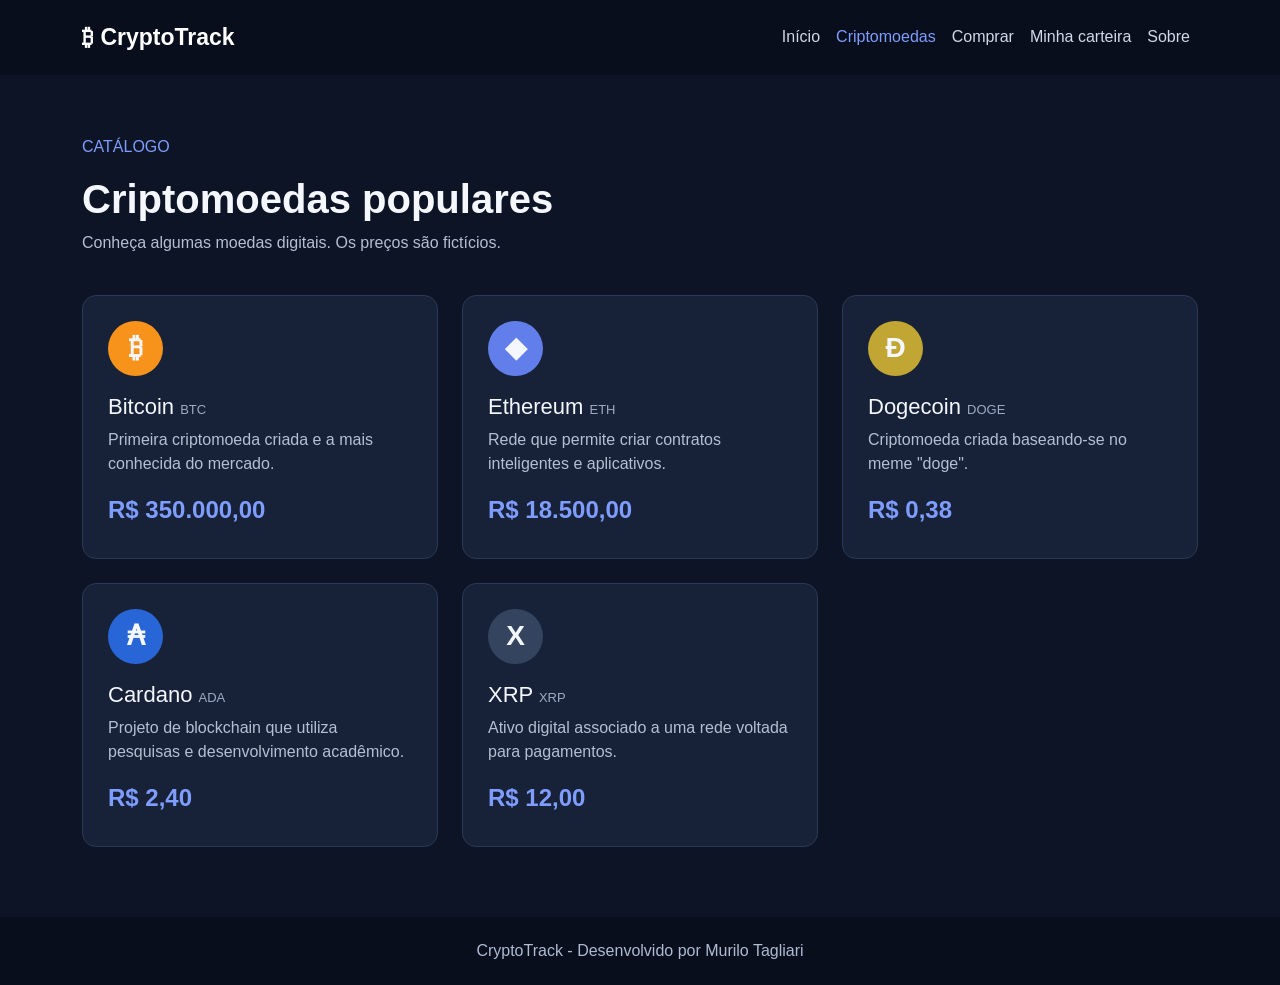
==== criptomoedas.html @ 70dc2f6a "acabando" ====
<!DOCTYPE html>
<html lang="pt-br">
<head>
    <meta charset="UTF-8">
    <meta name="viewport" content="width=device-width, initial-scale=1.0">
    <title>Criptomoedas | CryptoTrack</title>
    <link href="https://cdn.jsdelivr.net/npm/bootstrap@5.3.3/dist/css/bootstrap.min.css" rel="stylesheet">
    <link rel="stylesheet" href="CSS/style.css">
</head>
<body>
    <nav class="navbar navbar-expand-lg navbar-dark">
        <div class="container">
            <a class="navbar-brand" href="index.html">₿ CryptoTrack</a>
            <button class="navbar-toggler" type="button" data-bs-toggle="collapse" data-bs-target="#menu">
                <span class="navbar-toggler-icon"></span>
            </button>
            <div class="collapse navbar-collapse" id="menu">
                <ul class="navbar-nav ms-auto">
                    <li class="nav-item"><a class="nav-link" href="index.html">Início</a></li>
                    <li class="nav-item"><a class="nav-link active" href="criptomoedas.html">Criptomoedas</a></li>
                    <li class="nav-item"><a class="nav-link" href="compra.html">Comprar</a></li>
                    <li class="nav-item"><a class="nav-link" href="carteira.html">Minha carteira</a></li>
                    <li class="nav-item"><a class="nav-link" href="sobre.html">Sobre</a></li>
                </ul>
            </div>
        </div>
    </nav>

    <main class="container conteudo">
        <p class="destaque">CATÁLOGO</p>
        <h1>Criptomoedas populares</h1>
        <p class="texto-secundario">Conheça algumas moedas digitais. Os preços são fictícios.</p>

        <div class="row g-4 mt-2">
            <div class="col-sm-6 col-lg-4">
                <div class="moeda-card">
                    <div class="moeda bitcoin">₿</div>
                    <h3>Bitcoin <small>BTC</small></h3>
                    <p>Primeira criptomoeda criada e a mais conhecida do mercado.</p>
                    <h4>R$ 350.000,00</h4>
                </div>
            </div>
            <div class="col-sm-6 col-lg-4">
                <div class="moeda-card">
                    <div class="moeda ethereum">◆</div>
                    <h3>Ethereum <small>ETH</small></h3>
                    <p>Rede que permite criar contratos inteligentes e aplicativos.</p>
                    <h4>R$ 18.500,00</h4>
                </div>
            </div>
            <div class="col-sm-6 col-lg-4">
                <div class="moeda-card">
                    <div class="moeda dogecoin">Ð</div>
                    <h3>Dogecoin <small>DOGE</small></h3>
                    <p>Criptomoeda criada baseando-se no meme "doge".</p>
                    <h4>R$ 0,38</h4>
                </div>
            </div>
            <div class="col-sm-6 col-lg-4">
                <div class="moeda-card">
                    <div class="moeda cardano">₳</div>
                    <h3>Cardano <small>ADA</small></h3>
                    <p>Projeto de blockchain que utiliza pesquisas e desenvolvimento acadêmico.</p>
                    <h4>R$ 2,40</h4>
                </div>
            </div>
            <div class="col-sm-6 col-lg-4">
                <div class="moeda-card">
                    <div class="moeda xrp">X</div>
                    <h3>XRP <small>XRP</small></h3>
                    <p>Ativo digital associado a uma rede voltada para pagamentos.</p>
                    <h4>R$ 12,00</h4>
                </div>
            </div>
        </div>
    </main>

    <footer><div class="container">CryptoTrack - Desenvolvido por Murilo Tagliari</div></footer>
    <script src="https://cdn.jsdelivr.net/npm/bootstrap@5.3.3/dist/js/bootstrap.bundle.min.js"></script>
</body>
</html>
---- CSS/style.css ----
body {
    background-color: #0d1425;
    color: #f5f7ff;
    font-family: Arial, sans-serif;
}
.navbar {
    background-color: #080e1b;
    padding: 15px 0;
}
.navbar-brand {
    font-size: 23px;
    font-weight: bold;
}
.nav-link {
    color: #d1d8e8;
}
.nav-link:hover, .nav-link.active {
    color: #7f9cff !important;
}
.inicio {
    background: linear-gradient(120deg, #17264a, #0d1425);
    padding: 90px 0;
}
.inicio h1 {
    font-size: 48px;
    font-weight: bold;
}
.inicio h1 span, .destaque {
    color: #7f9cff;
}
.inicio .lead, .texto-secundario {
    color: #b5bfd3;
}
.simbolo {
    width: 230px;
    height: 230px;
    margin: auto;
    border-radius: 50%;
    background-color: #f7931a;
    color: white;
    font-size: 150px;
    font-weight: bold;
    line-height: 220px;
    box-shadow: 0 0 45px rgba(247, 147, 26, 0.25);
}
.btn-primary {
    background-color: #5879ed;
    border-color: #5879ed;
}
.btn-primary:hover {
    background-color: #4263d5;
}
.conteudo {
    padding-top: 60px;
    padding-bottom: 70px;
    min-height: 75vh;
}
.conteudo h1, .conteudo h2 {
    font-weight: bold;
}
.card-padrao, .moeda-card, .formulario, .resumo, .tabela, .sobre-box {
    background-color: #172239;
    border: 1px solid #293957;
    border-radius: 14px;
    padding: 25px;
    height: 100%;
}
.card-padrao p, .moeda-card p, .sobre-box p {
    color: #b5bfd3;
}
.card-padrao a {
    color: #8ba5ff;
    text-decoration: none;
}
.card-padrao a:hover {
    text-decoration: underline;
}
.icone {
    color: #7f9cff;
    font-size: 35px;
    margin-bottom: 12px;
}
.moeda {
    width: 55px;
    height: 55px;
    border-radius: 50%;
    display: flex;
    justify-content: center;
    align-items: center;
    font-size: 28px;
    font-weight: bold;
    margin-bottom: 18px;
}
.bitcoin { background: #f7931a; }
.ethereum { background: #627eea; }
.dogecoin { background: #c2a633; }
.cardano { background: #2866d8; }
.xrp { background: #34445f; }
.moeda-card h3 {
    font-size: 22px;
}
.moeda-card h3 small {
    color: #9eabc4;
    font-size: 13px;
}
.moeda-card h4 {
    margin-top: 20px;
    color: #7f9cff;
    font-weight: bold;
}
.formulario h3, .tabela h3 {
    font-size: 22px;
    margin-bottom: 22px;
}
.form-control, .form-select {
    background-color: #0d1425;
    color: white;
    border-color: #34445f;
}
.form-control:focus, .form-select:focus {
    background-color: #0d1425;
    color: white;
    border-color: #7f9cff;
    box-shadow: none;
}
.form-select option {
    background-color: #172239;
}
.resumo h2 {
    color: #7f9cff;
    font-weight: bold;
}
.table {
    --bs-table-bg: transparent;
    --bs-table-color: white;
}
.table th {
    color: #aebbd3;
}
#mensagem {
    min-height: 24px;
}
.sucesso { color: #45d6a1; }
.erro { color: #ff7d8b; }
.botao-remover {
    background-color: #8e3545;
    color: white;
    border: 0;
    border-radius: 6px;
    padding: 6px 10px;
}
.botao-remover:hover {
    background-color: #b34355;
}
.aviso {
    background-color: #253452;
    border-left: 4px solid #7f9cff;
    padding: 15px;
    border-radius: 5px;
}
footer {
    background-color: #080e1b;
    color: #aebbd3;
    padding: 22px 0;
    text-align: center;
}
@media (max-width: 576px) {
    .inicio {
        padding: 60px 0;
    }
    .inicio h1 {
        font-size: 36px;
    }
    .simbolo {
        width: 170px;
        height: 170px;
        font-size: 110px;
        line-height: 165px;
    }
}

.preco-compra {
    background-color: #0d1425;
    border: 1px solid #34445f;
    border-radius: 8px;
    padding: 12px;
}
.preco-compra span {
    display: block;
    color: #aebbd3;
    font-size: 14px;
}
.preco-compra strong {
    display: block;
    color: #7f9cff;
    font-size: 19px;
    margin-top: 4px;
}
.preco-lista div {
    display: flex;
    justify-content: space-between;
    gap: 12px;
    padding: 15px 0;
    border-bottom: 1px solid #34445f;
}
.preco-lista div:last-child {
    border-bottom: 0;
}
.preco-lista strong {
    color: #7f9cff;
}
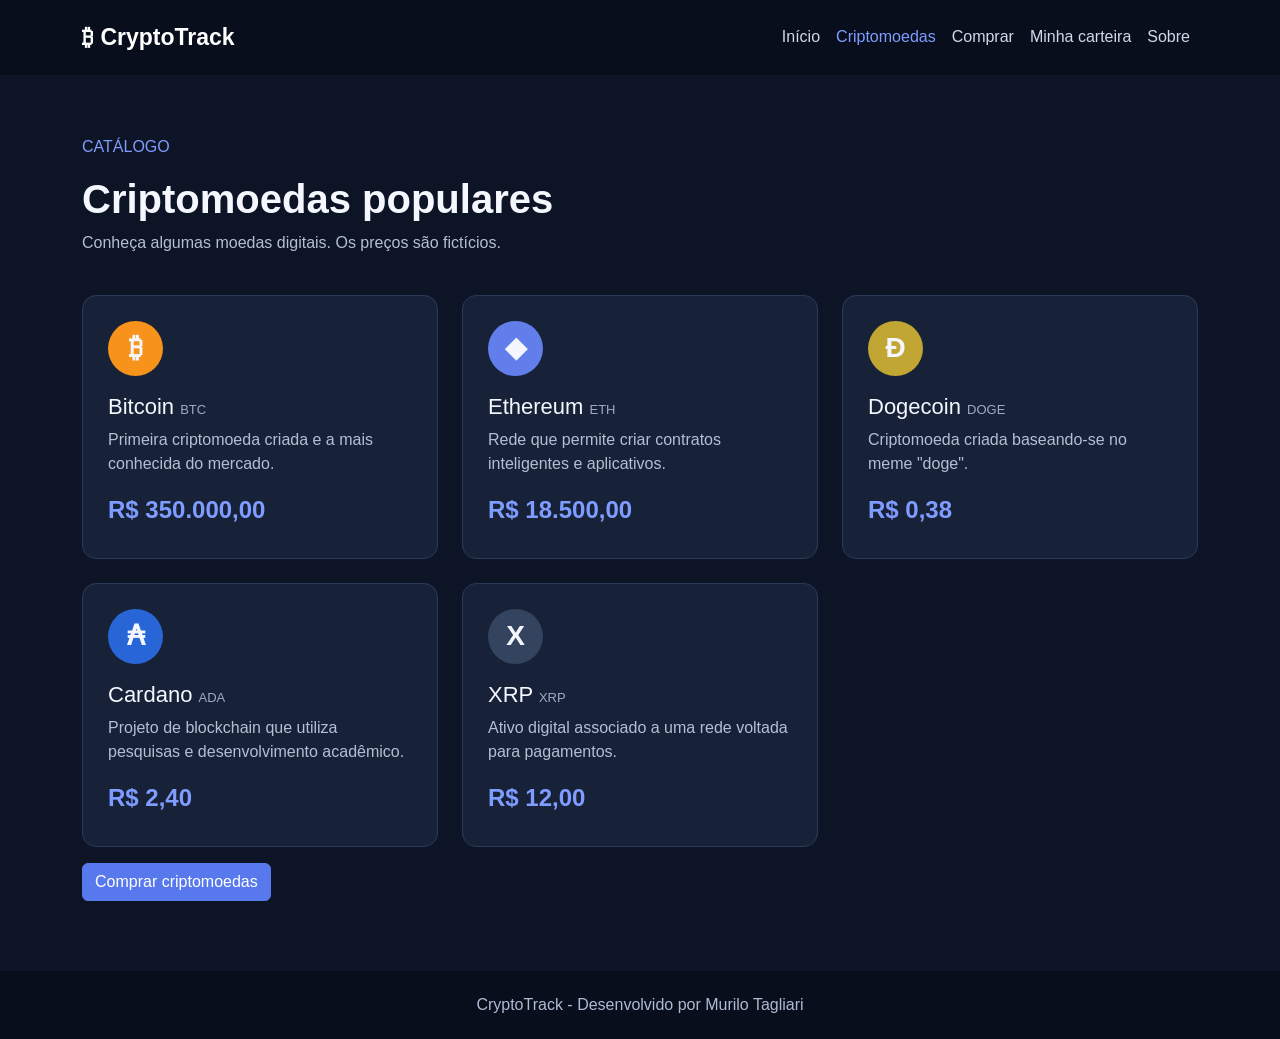
==== commit e80a47fc: "finalizei" ====
--- a/criptomoedas.html
+++ b/criptomoedas.html
@@ -73,6 +73,9 @@
                 </div>
             </div>
         </div>
+         <div class="col-sm-6 col-lg-4">
+            <a href="compra.html" class="btn btn-primary mt-3">Comprar criptomoedas</a>
+        </div>
     </main>
 
     <footer><div class="container">CryptoTrack - Desenvolvido por Murilo Tagliari</div></footer>
